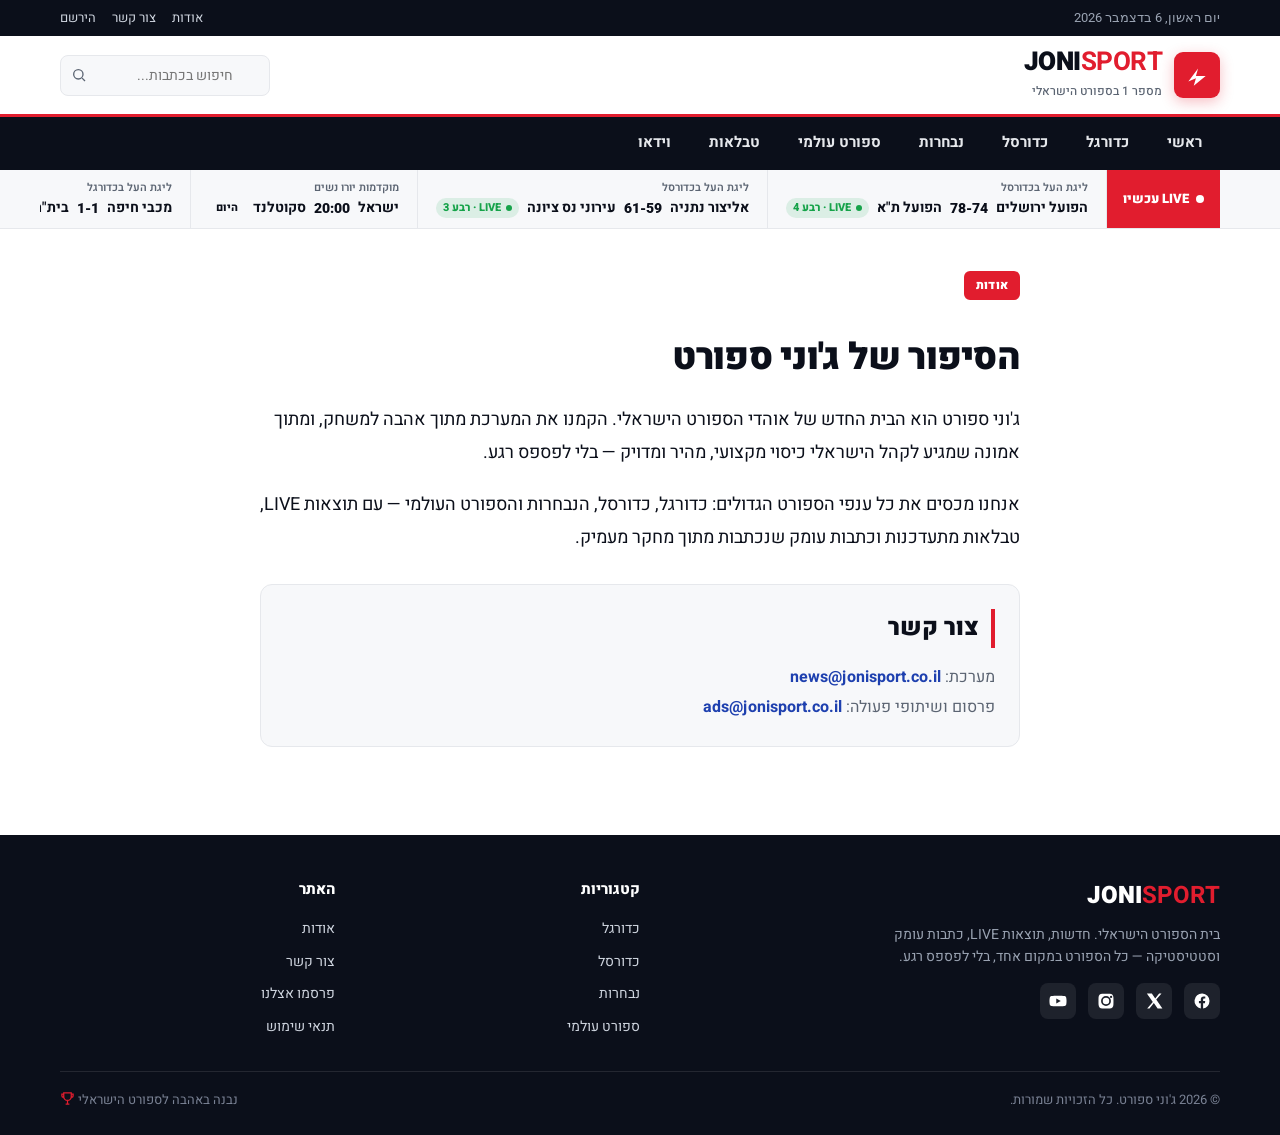
==== about.html @ 5369f3b3 "Add category, standings, videos, about, subscribe pages — wire all navigation (no dead nav links)" ====
<!doctype html><html lang="he" dir="rtl"><head>
<meta charset="utf-8"><meta name="viewport" content="width=device-width,initial-scale=1">
<title>אודות | ג&#x27;וני ספורט</title>
<meta name="description" content="אודות ג&#x27;וני ספורט — הבית של אוהדי הספורט הישראלי.">
<meta property="og:type" content="website"><meta property="og:title" content="אודות | ג&#x27;וני ספורט">
<meta property="og:description" content="אודות ג&#x27;וני ספורט — הבית של אוהדי הספורט הישראלי."><meta property="og:locale" content="he_IL">
<meta name="theme-color" content="#E11D2E">
<link rel="icon" href="data:image/svg+xml,%3Csvg xmlns=%27http://www.w3.org/2000/svg%27 viewBox=%270 0 24 24%27%3E%3Crect width=%2724%27 height=%2724%27 rx=%275%27 fill=%27%23E11D2E%27/%3E%3Cpath d=%27M4 18 L13 6 L11 13 L20 13 L9 22 L11 15 Z%27 fill=%27white%27/%3E%3C/svg%3E">
<link rel="preconnect" href="https://fonts.googleapis.com"><link rel="preconnect" href="https://fonts.gstatic.com" crossorigin>
<link href="https://fonts.googleapis.com/css2?family=Heebo:wght@400;500;700;800;900&family=Roboto:wght@400;500;700&display=swap" rel="stylesheet">
<link rel="stylesheet" href="styles.css">
</head><body><div class="topbar"><div class="wrap"><span class="date tab-num" id="todayDate">יום שלישי, 9 ביוני 2026</span><nav><a href="about.html">אודות</a><a href="about.html#contact">צור קשר</a><a href="subscribe.html">הירשם</a></nav></div></div><header class="masthead"><div class="wrap">
<a class="brand" href="index.html"><span class="mark"><svg viewBox="0 0 24 24" fill="none" xmlns="http://www.w3.org/2000/svg"><path d="M4 18 L13 6 L11 13 L20 13 L9 22 L11 15 Z" fill="#fff"/></svg></span>
<span><span class="name">JONI<b>SPORT</b></span><span class="tag">מספר 1 בספורט הישראלי</span></span></a>
<div class="hdr-right">
<div class="searchwrap"><input class="searchbox" id="search" type="search" placeholder="חיפוש בכתבות..." autocomplete="off" aria-label="חיפוש">
<svg width="16" height="16" viewBox="0 0 24 24" fill="none" stroke="currentColor" stroke-width="2"><circle cx="11" cy="11" r="7"/><path d="m21 21-4.3-4.3"/></svg>
<div class="search-results" id="searchResults"></div></div>
<button class="menu-toggle" id="menuToggle" aria-label="תפריט"><svg width="20" height="20" viewBox="0 0 24 24" fill="none" stroke="currentColor" stroke-width="2"><path d="M3 12h18M3 6h18M3 18h18"/></svg></button>
</div></div></header><nav class="mainnav" id="mainnav"><div class="wrap"><a class="" href="index.html">ראשי</a><a class="" href="category-football.html">כדורגל</a><a class="" href="category-basketball.html">כדורסל</a><a class="" href="category-national.html">נבחרות</a><a class="" href="category-world.html">ספורט עולמי</a><a class="" href="standings.html">טבלאות</a><a class="" href="videos.html">וידאו</a></div></nav><div class="ticker"><div class="wrap"><div class="label"><span class="dot"></span>LIVE עכשיו</div><div class="tick"><span class="comp">ליגת העל בכדורסל</span>
<span class="row"><span>הפועל ירושלים</span><span class="sc tab-num">78-74</span><span>הפועל ת&quot;א</span>
<span class="st LIVE live-dot">LIVE · רבע 4</span></span></div><div class="tick"><span class="comp">ליגת העל בכדורסל</span>
<span class="row"><span>אליצור נתניה</span><span class="sc tab-num">61-59</span><span>עירוני נס ציונה</span>
<span class="st LIVE live-dot">LIVE · רבע 3</span></span></div><div class="tick"><span class="comp">מוקדמות יורו נשים</span>
<span class="row"><span>ישראל</span><span class="sc tab-num">20:00</span><span>סקוטלנד</span>
<span class="st ">היום</span></span></div><div class="tick"><span class="comp">ליגת העל בכדורגל</span>
<span class="row"><span>מכבי חיפה</span><span class="sc tab-num">1-1</span><span>בית&quot;ר ירושלים</span>
<span class="st ">סיום</span></span></div><div class="tick"><span class="comp">ATP 250 הולנד</span>
<span class="row"><span>סיבוב 1</span><span class="sc tab-num">12:00</span><span>2 משחקים</span>
<span class="st ">מחר</span></span></div><div class="tick"><span class="comp">יורוליג</span>
<span class="row"><span>מכבי ת&quot;א</span><span class="sc tab-num">סיום</span><span>ריאל מדריד</span>
<span class="st ">89-92</span></span></div></div></div>
<div class="wrap" style="padding:32px 0"><div style="max-width:760px;margin:10px auto">
<span class="kicker">אודות</span>
<h1 style="font-size:2.3rem;font-weight:900;letter-spacing:-.02em;margin:14px 0 16px">הסיפור של ג'וני ספורט</h1>
<p style="font-size:18px;line-height:1.85;margin-bottom:18px">ג'וני ספורט הוא הבית החדש של אוהדי הספורט הישראלי. הקמנו את המערכת מתוך אהבה למשחק, ומתוך אמונה שמגיע לקהל הישראלי כיסוי מקצועי, מהיר ומדויק — בלי לפספס רגע.</p>
<p style="font-size:18px;line-height:1.85;margin-bottom:18px">אנחנו מכסים את כל ענפי הספורט הגדולים: כדורגל, כדורסל, הנבחרות והספורט העולמי — עם תוצאות LIVE, טבלאות מתעדכנות וכתבות עומק שנכתבות מתוך מחקר מעמיק.</p>
<div id="contact" style="background:var(--surface);border:1px solid var(--border);border-radius:12px;padding:24px;margin-top:30px">
<h2 style="font-size:24px;font-weight:900;margin-bottom:14px;border-inline-start:4px solid var(--accent);padding-inline-start:12px">צור קשר</h2>
<p style="font-size:16px;line-height:1.9;color:var(--muted)">מערכת: <a href="mailto:news@jonisport.co.il" style="color:var(--accent-2);font-weight:700">news@jonisport.co.il</a><br>פרסום ושיתופי פעולה: <a href="mailto:ads@jonisport.co.il" style="color:var(--accent-2);font-weight:700">ads@jonisport.co.il</a></p>
</div></div></div>
<footer><div class="wrap"><div class="cols">
<div><div class="name">JONI<b>SPORT</b></div><p style="font-size:14px;max-width:340px;color:#9aa3b2;line-height:1.6">בית הספורט הישראלי. חדשות, תוצאות LIVE, כתבות עומק וסטטיסטיקה — כל הספורט במקום אחד, בלי לפספס רגע.</p><div class="social"><a href="#" aria-label="facebook"><svg viewBox="0 0 24 24"><path d="M22 12a10 10 0 1 0-11.6 9.9v-7H7.9V12h2.5V9.8c0-2.5 1.5-3.9 3.8-3.9 1.1 0 2.2.2 2.2.2v2.5h-1.3c-1.2 0-1.6.8-1.6 1.6V12h2.8l-.4 2.9h-2.4v7A10 10 0 0 0 22 12z"/></svg></a><a href="#" aria-label="twitter"><svg viewBox="0 0 24 24"><path d="M18.9 2H22l-7 8 8.2 12h-6.4l-5-7.3L6 22H2.9l7.5-8.6L2.5 2h6.6l4.5 6.6L18.9 2z"/></svg></a><a href="#" aria-label="instagram"><svg viewBox="0 0 24 24"><path d="M12 2.2c3.2 0 3.6 0 4.9.07 3.3.15 4.8 1.7 5 5 .06 1.3.07 1.6.07 4.8s0 3.5-.07 4.8c-.15 3.3-1.7 4.8-5 5-1.3.06-1.6.07-4.9.07s-3.6 0-4.9-.07c-3.3-.15-4.8-1.7-5-5C2.04 15.6 2 15.2 2 12s0-3.5.07-4.8c.15-3.3 1.7-4.8 5-5C8.4 2.2 8.8 2.2 12 2.2zm0 3.2A6.6 6.6 0 1 0 18.6 12 6.6 6.6 0 0 0 12 5.4zm0 10.9A4.3 4.3 0 1 1 16.3 12 4.3 4.3 0 0 1 12 16.3zM18.8 5a1.55 1.55 0 1 0 1.55 1.55A1.55 1.55 0 0 0 18.8 5z"/></svg></a><a href="#" aria-label="youtube"><svg viewBox="0 0 24 24"><path d="M23 7.5a3 3 0 0 0-2.1-2.1C19 5 12 5 12 5s-7 0-8.9.4A3 3 0 0 0 1 7.5 31 31 0 0 0 .6 12 31 31 0 0 0 1 16.5a3 3 0 0 0 2.1 2.1C5 19 12 19 12 19s7 0 8.9-.4a3 3 0 0 0 2.1-2.1 31 31 0 0 0 .4-4.5 31 31 0 0 0-.4-4.5zM9.7 15.4V8.6l6 3.4z"/></svg></a></div></div>
<div><h5>קטגוריות</h5><a href="category-football.html">כדורגל</a><a href="category-basketball.html">כדורסל</a><a href="category-national.html">נבחרות</a><a href="category-world.html">ספורט עולמי</a></div>
<div><h5>האתר</h5><a href="about.html">אודות</a><a href="about.html#contact">צור קשר</a><a href="about.html">פרסמו אצלנו</a><a href="about.html">תנאי שימוש</a></div>
</div><div class="bot"><span>© 2026 ג'וני ספורט. כל הזכויות שמורות.</span><span>נבנה באהבה לספורט הישראלי <svg width="15" height="15" viewBox="0 0 24 24" fill="none" stroke="#E11D2E" stroke-width="2" style="vertical-align:-2px"><path d="M6 9a6 6 0 0 0 12 0V3H6zM6 5H3v2a3 3 0 0 0 3 3M18 5h3v2a3 3 0 0 1-3 3M9 21h6M12 15v6"/></svg></span></div></div></footer>
<script src="app.js"></script>
</body></html>
---- styles.css ----
:root{
  --bg:#FFFFFF; --surface:#F7F8FA; --text:#0B0F1A; --muted:#5B6472;
  --accent:#E11D2E; --accent-2:#1E40AF; --live:#16A34A; --border:#E6E8EC;
  --maxw:1200px;
}
*{box-sizing:border-box;margin:0;padding:0}
html{scroll-behavior:smooth}
body{font-family:'Heebo',system-ui,sans-serif;background:var(--bg);color:var(--text);direction:rtl;line-height:1.6;-webkit-font-smoothing:antialiased}
a{color:inherit;text-decoration:none}
img{display:block;max-width:100%}
.wrap{max-width:var(--maxw);margin:0 auto;padding:0 20px}
.tab-num{font-family:'Roboto',sans-serif;font-variant-numeric:tabular-nums}

/* Topbar */
.topbar{background:var(--text);color:#fff;font-size:13px}
.topbar .wrap{display:flex;justify-content:space-between;align-items:center;height:36px}
.topbar .date{color:#9aa3b2}
.topbar nav a{color:#cfd5df;margin-inline-start:16px;transition:color .15s}
.topbar nav a:hover{color:#fff}
@media(max-width:600px){.topbar .date{font-size:12px}.topbar nav a{margin-inline-start:11px}}

/* Header */
.masthead{border-bottom:3px solid var(--accent);background:#fff;position:sticky;top:0;z-index:40}
.masthead .wrap{display:flex;align-items:center;justify-content:space-between;height:78px;gap:14px}
.brand{display:flex;align-items:center;gap:12px}
.brand .mark{width:46px;height:46px;background:var(--accent);border-radius:9px;display:flex;align-items:center;justify-content:center;flex:0 0 auto;box-shadow:0 4px 14px rgba(225,29,46,.28)}
.brand .mark svg{width:26px;height:26px}
.brand .name{font-weight:900;font-size:26px;letter-spacing:-.02em;line-height:1}
.brand .name b{color:var(--accent)}
.brand .tag{font-size:12px;color:var(--muted);font-weight:500;display:block;margin-top:3px}
.hdr-right{display:flex;align-items:center;gap:10px}
.searchwrap{position:relative}
.searchbox{border:1px solid var(--border);background:var(--surface);border-radius:8px;padding:9px 36px 9px 14px;font-size:14px;font-family:inherit;width:210px;transition:.15s;outline:none}
.searchbox:focus{border-color:var(--accent);background:#fff;width:240px}
.searchwrap svg{position:absolute;top:50%;transform:translateY(-50%);inset-inline-end:11px;color:var(--muted);pointer-events:none}
.menu-toggle{display:none;background:none;border:1px solid var(--border);border-radius:8px;padding:8px;cursor:pointer}
.search-results{position:absolute;top:46px;inset-inline-end:0;width:300px;background:#fff;border:1px solid var(--border);border-radius:10px;box-shadow:0 12px 30px rgba(11,15,26,.15);overflow:hidden;display:none;z-index:50}
.search-results.show{display:block}
.search-results a{display:block;padding:11px 14px;font-size:14px;font-weight:600;border-bottom:1px solid var(--border)}
.search-results a:hover{background:var(--surface);color:var(--accent)}
.search-results .empty{padding:14px;color:var(--muted);font-size:14px}
@media(max-width:760px){.searchbox{width:150px}.searchbox:focus{width:170px}.brand .tag{display:none}}

/* Main nav */
.mainnav{background:var(--text)}
.mainnav .wrap{display:flex;gap:2px;overflow-x:auto;scrollbar-width:none}
.mainnav .wrap::-webkit-scrollbar{display:none}
.mainnav a{color:#e6e8ec;font-weight:700;font-size:15px;padding:13px 18px;white-space:nowrap;border-bottom:3px solid transparent;transition:.15s}
.mainnav a:hover{color:#fff;background:rgba(255,255,255,.06)}
.mainnav a.active{color:#fff;border-bottom-color:var(--accent)}
@media(max-width:760px){.menu-toggle{display:flex}.mainnav .wrap{flex-direction:column;display:none}.mainnav.open .wrap{display:flex}.mainnav a{border-bottom:1px solid rgba(255,255,255,.08);border-inline-start:3px solid transparent}.mainnav a.active{border-bottom-color:rgba(255,255,255,.08);border-inline-start-color:var(--accent)}}

/* Live ticker */
.ticker{background:var(--surface);border-bottom:1px solid var(--border)}
.ticker .wrap{display:flex;align-items:stretch;gap:0;overflow-x:auto;scrollbar-width:none}
.ticker .wrap::-webkit-scrollbar{display:none}
.ticker .label{background:var(--accent);color:#fff;font-weight:900;font-size:13px;display:flex;align-items:center;gap:7px;padding:0 16px;white-space:nowrap;flex:0 0 auto}
.ticker .label .dot{width:8px;height:8px;border-radius:50%;background:#fff;animation:pulse 1.4s infinite}
.tick{display:flex;flex-direction:column;justify-content:center;padding:9px 18px;border-inline-start:1px solid var(--border);white-space:nowrap;flex:0 0 auto;min-width:165px}
.tick .comp{font-size:11px;color:var(--muted);font-weight:600}
.tick .row{display:flex;align-items:center;gap:8px;font-size:14px;font-weight:700}
.tick .sc{font-weight:900}
.tick .st{font-size:11px;font-weight:800;padding:1px 7px;border-radius:20px}
.tick .st.LIVE{background:rgba(22,163,74,.12);color:var(--live)}
.tick .st.live-dot::before{content:"";display:inline-block;width:6px;height:6px;border-radius:50%;background:var(--live);margin-inline-end:5px;animation:pulse 1.4s infinite}
@keyframes pulse{0%,100%{opacity:1}50%{opacity:.3}}
@media (prefers-reduced-motion:reduce){.dot,.st.live-dot::before{animation:none}}

/* Layout */
.layout{display:grid;grid-template-columns:1fr 320px;gap:36px;padding:32px 0}
@media(max-width:980px){.layout{grid-template-columns:1fr}}

/* Lead */
.lead{position:relative;border-radius:14px;overflow:hidden;margin-bottom:28px;box-shadow:0 10px 30px rgba(11,15,26,.12);display:block}
.lead img{width:100%;height:460px;object-fit:cover;transition:transform .5s}
.lead:hover img{transform:scale(1.03)}
.lead .grad{position:absolute;inset:0;background:linear-gradient(0deg,rgba(11,15,26,.92) 0%,rgba(11,15,26,.35) 45%,transparent 75%)}
.lead .meta{position:absolute;bottom:0;right:0;left:0;padding:32px}
.lead .meta *{color:#fff}
.kicker{display:inline-block;background:var(--accent);color:#fff;font-weight:900;font-size:12px;padding:5px 12px;border-radius:6px;letter-spacing:.02em;margin-bottom:14px}
.lead h1{font-size:clamp(1.7rem,4.2vw,2.7rem);font-weight:900;line-height:1.15;letter-spacing:-.02em;margin-bottom:12px;text-shadow:0 2px 18px rgba(0,0,0,.4)}
.lead p{font-size:17px;color:#e6e8ec!important;max-width:760px}
.lead .by{margin-top:14px;font-size:13px;color:#cfd5df!important;font-weight:600}
@media(max-width:600px){.lead img{height:300px}.lead .meta{padding:20px}}

/* Section head */
.shead{display:flex;align-items:center;gap:12px;margin:34px 0 18px;border-top:3px solid var(--accent);padding-top:14px}
.shead h2{font-size:24px;font-weight:900;letter-spacing:-.01em}
.shead .more{margin-inline-start:auto;font-size:14px;color:var(--accent-2);font-weight:700}
.shead .more:hover{text-decoration:underline}

/* Featured grid */
.grid3{display:grid;grid-template-columns:repeat(3,1fr);gap:22px}
@media(max-width:760px){.grid3{grid-template-columns:1fr}}
.card{background:#fff;border:1px solid var(--border);border-radius:12px;overflow:hidden;transition:transform .18s,box-shadow .18s;display:flex;flex-direction:column}
.card:hover{transform:translateY(-4px);box-shadow:0 14px 34px rgba(11,15,26,.13)}
.card .ph{position:relative;aspect-ratio:16/10;overflow:hidden}
.card .ph img{width:100%;height:100%;object-fit:cover;transition:transform .4s}
.card:hover .ph img{transform:scale(1.05)}
.card .ph .k{position:absolute;top:12px;right:12px;background:var(--accent);color:#fff;font-size:11px;font-weight:900;padding:4px 10px;border-radius:5px}
.card .b{padding:18px;flex:1;display:flex;flex-direction:column}
.card h3{font-size:19px;font-weight:800;line-height:1.3;letter-spacing:-.01em;margin-bottom:8px}
.card .ex{font-size:14px;color:var(--muted);flex:1}
.card .by{font-size:12px;color:var(--muted);margin-top:14px;font-weight:600;display:flex;gap:8px}
.card .by .t{color:var(--accent)}

/* More news list */
.morelist{display:flex;flex-direction:column;border-top:1px solid var(--border)}
.morelist a{display:flex;align-items:center;gap:16px;padding:16px 4px;border-bottom:1px solid var(--border);transition:.15s}
.morelist a:hover{background:var(--surface)}
.morelist .k{font-size:11px;font-weight:900;color:#fff;background:var(--accent);padding:3px 9px;border-radius:5px;flex:0 0 auto}
.morelist .tt{font-size:17px;font-weight:700;flex:1;line-height:1.35}
.morelist a:hover .tt{color:var(--accent-2)}
.morelist .tm{font-size:12px;color:var(--muted);font-weight:600;flex:0 0 auto;white-space:nowrap}
@media(max-width:600px){.morelist .tm{display:none}.morelist .tt{font-size:15px}}

/* Videos */
.vidgrid{display:grid;grid-template-columns:repeat(3,1fr);gap:20px}
@media(max-width:760px){.vidgrid{grid-template-columns:1fr}}
.vid{position:relative;border-radius:12px;overflow:hidden;display:block;aspect-ratio:16/9;box-shadow:0 6px 18px rgba(11,15,26,.1)}
.vid img{width:100%;height:100%;object-fit:cover;transition:transform .4s}
.vid:hover img{transform:scale(1.06)}
.vid .ov{position:absolute;inset:0;background:linear-gradient(0deg,rgba(11,15,26,.85),transparent 60%)}
.vid .play{position:absolute;top:50%;left:50%;transform:translate(-50%,-50%);width:54px;height:54px;background:rgba(225,29,46,.92);border-radius:50%;display:flex;align-items:center;justify-content:center;transition:.2s}
.vid:hover .play{transform:translate(-50%,-50%) scale(1.12)}
.vid .play svg{width:22px;height:22px;fill:#fff;margin-inline-start:3px}
.vid .vmeta{position:absolute;bottom:0;right:0;left:0;padding:16px;color:#fff}
.vid .vtitle{font-size:15px;font-weight:800;line-height:1.3}
.vid .dur{position:absolute;top:12px;left:12px;background:rgba(11,15,26,.8);color:#fff;font-size:12px;font-weight:700;padding:3px 8px;border-radius:5px;font-family:'Roboto'}

/* Sidebar */
.side .box{background:var(--surface);border:1px solid var(--border);border-radius:12px;padding:18px;margin-bottom:22px}
.side h4{font-size:16px;font-weight:900;border-inline-start:4px solid var(--accent);padding-inline-start:10px;margin-bottom:14px}
.side ul{list-style:none}
.side li{padding:11px 0;border-bottom:1px solid var(--border);font-size:14px;font-weight:600;display:flex;gap:10px;line-height:1.4}
.side li:last-child{border-bottom:none}
.side li .n{color:var(--accent);font-weight:900;font-family:'Roboto';flex:0 0 auto;font-size:18px}
.side li a:hover{color:var(--accent-2)}
.standings .tabs{display:flex;gap:6px;margin-bottom:12px}
.standings .tabs button{flex:1;border:1px solid var(--border);background:#fff;border-radius:7px;padding:7px;font-family:inherit;font-weight:800;font-size:13px;cursor:pointer;color:var(--muted);transition:.15s}
.standings .tabs button.on{background:var(--accent);color:#fff;border-color:var(--accent)}
.standings .tbl{display:none}.standings .tbl.on{display:block}
.standings .r{display:flex;align-items:center;font-size:14px;padding:9px 0;border-bottom:1px solid var(--border);gap:10px}
.standings .r:last-child{border:none}
.standings .pos{width:22px;font-weight:900;color:var(--muted);font-family:'Roboto'}
.standings .tm{flex:1;font-weight:700}
.standings .pt{font-weight:900;font-family:'Roboto'}
.standings .r.top .pos{color:var(--accent)}

/* Category bands */
.catrow{display:grid;grid-template-columns:repeat(2,1fr);gap:22px 30px}
@media(max-width:760px){.catrow{grid-template-columns:1fr}}
.catcol h4{font-size:18px;font-weight:900;border-top:3px solid var(--text);padding-top:12px;margin-bottom:6px}
.catcol ul{list-style:none}
.catcol li{padding:12px 0;border-bottom:1px solid var(--border);font-size:15px;font-weight:600;display:flex;gap:10px}
.catcol li::before{content:"›";color:var(--accent);font-weight:900}
.catcol li:last-child{border-bottom:none}
.catcol li a:hover{color:var(--accent-2)}

/* Footer */
footer{background:var(--text);color:#cfd5df;margin-top:46px;padding:42px 0 24px}
footer .cols{display:grid;grid-template-columns:2fr 1fr 1fr;gap:30px;padding-bottom:28px;border-bottom:1px solid rgba(255,255,255,.1)}
@media(max-width:760px){footer .cols{grid-template-columns:1fr;gap:24px}}
footer .name{font-size:24px;font-weight:900;color:#fff;margin-bottom:8px}
footer .name b{color:var(--accent)}
footer h5{color:#fff;font-weight:800;margin-bottom:12px;font-size:15px}
footer a{display:block;padding:5px 0;font-size:14px;transition:.15s}
footer a:hover{color:#fff}
footer .bot{padding-top:18px;font-size:13px;color:#7a8294;display:flex;justify-content:space-between;flex-wrap:wrap;gap:10px;align-items:center}
footer .social{display:flex;gap:12px;margin-top:14px}
footer .social a{width:36px;height:36px;background:rgba(255,255,255,.08);border-radius:8px;display:flex;align-items:center;justify-content:center;padding:0}
footer .social a:hover{background:var(--accent)}
footer .social svg{width:18px;height:18px;fill:#fff}

/* Article page */
.article{max-width:760px;margin:0 auto;padding:34px 20px 10px}
.article h1{font-size:clamp(1.8rem,4vw,2.6rem);font-weight:900;line-height:1.18;letter-spacing:-.02em;margin:14px 0 10px}
.article .sub{font-size:19px;color:var(--muted);font-weight:600;margin-bottom:18px;line-height:1.5}
.article .by{font-size:13px;color:var(--muted);font-weight:700;border-top:1px solid var(--border);border-bottom:1px solid var(--border);padding:12px 0;margin-bottom:24px;display:flex;gap:10px;flex-wrap:wrap;align-items:center}
.article .by .t{color:var(--accent)}
.article .by .share{margin-inline-start:auto;display:flex;gap:8px}
.article .by .share a{width:30px;height:30px;border:1px solid var(--border);border-radius:7px;display:flex;align-items:center;justify-content:center;color:var(--muted);transition:.15s}
.article .by .share a:hover{border-color:var(--accent);color:var(--accent)}
.article .by .share svg{width:15px;height:15px;fill:currentColor}
.article .hero{border-radius:12px;overflow:hidden;margin-bottom:6px}
.article .hero img{width:100%;height:auto}
.article .cap{font-size:12px;color:var(--muted);margin-bottom:26px;padding-top:6px}
.article p{font-size:18px;line-height:1.85;margin-bottom:20px}
.article h2{font-size:25px;font-weight:900;letter-spacing:-.01em;margin:32px 0 14px;padding-inline-start:14px;border-inline-start:4px solid var(--accent)}
.article .back{display:inline-block;margin:10px 0 30px;color:var(--accent);font-weight:800;font-size:14px}
.article .back:hover{text-decoration:underline}
.related{background:var(--surface);border-top:1px solid var(--border);padding:34px 0;margin-top:20px}
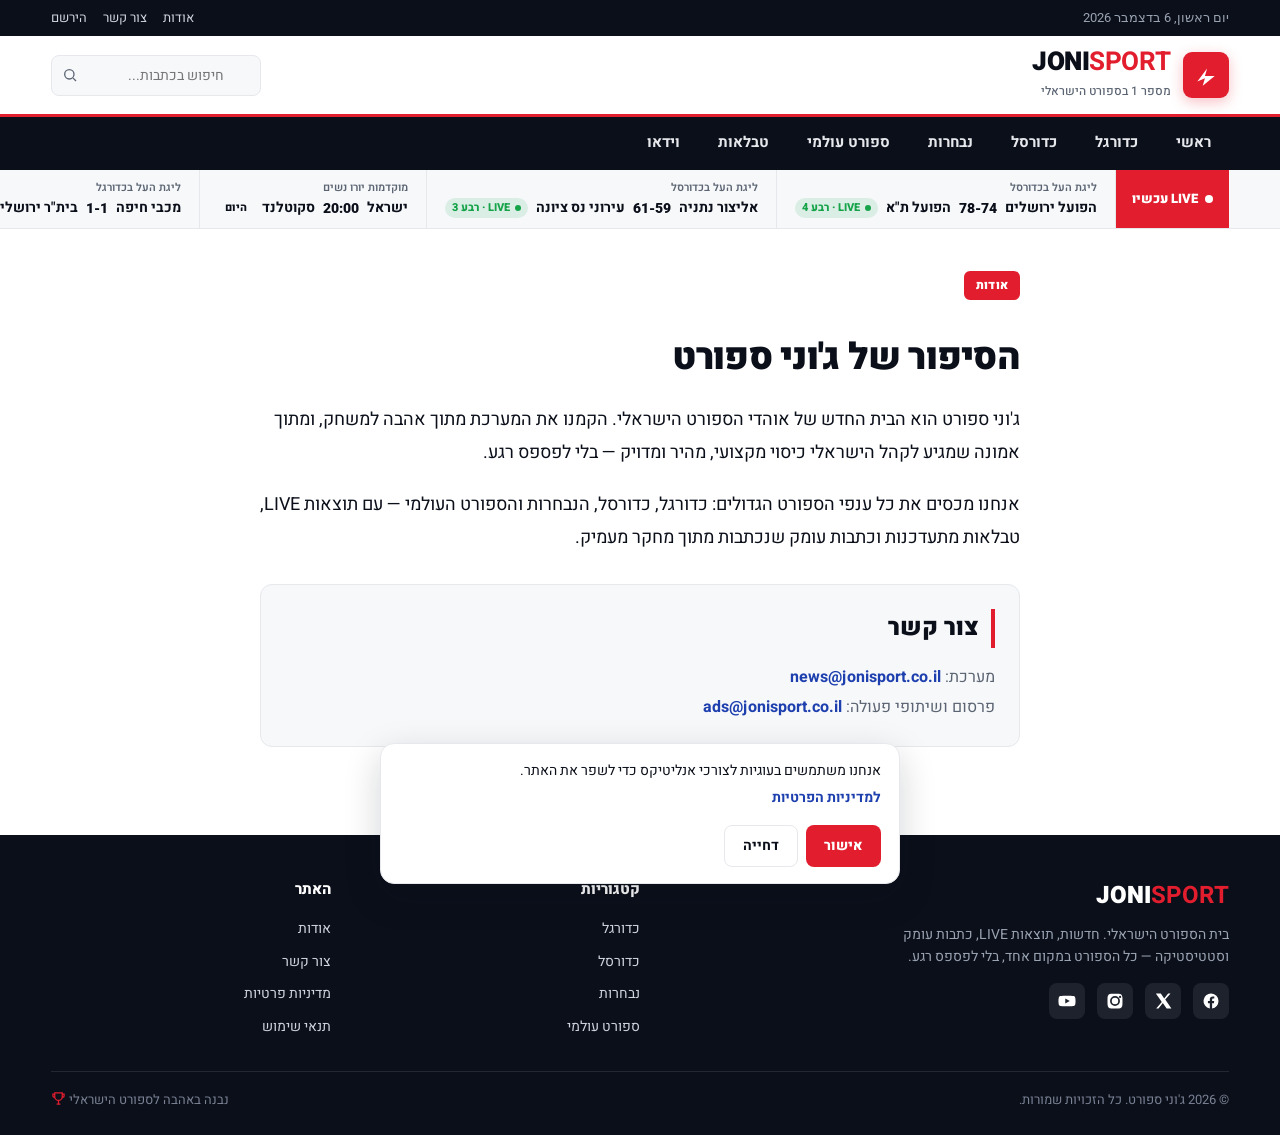
==== commit ffee2743: "SEO (JSON-LD, canonical, full OG/Twitter, sitemap.xml, robots.txt) + legal pages (privacy, terms) + " ====
--- a/about.html
+++ b/about.html
@@ -2,13 +2,20 @@
 <meta charset="utf-8"><meta name="viewport" content="width=device-width,initial-scale=1">
 <title>אודות | ג&#x27;וני ספורט</title>
 <meta name="description" content="אודות ג&#x27;וני ספורט — הבית של אוהדי הספורט הישראלי.">
+<link rel="canonical" href="https://avivbk.github.io/joni-sport/about.html">
 <meta property="og:type" content="website"><meta property="og:title" content="אודות | ג&#x27;וני ספורט">
 <meta property="og:description" content="אודות ג&#x27;וני ספורט — הבית של אוהדי הספורט הישראלי."><meta property="og:locale" content="he_IL">
+<meta property="og:url" content="https://avivbk.github.io/joni-sport/about.html"><meta property="og:image" content="https://avivbk.github.io/joni-sport/assets/basketball.jpg">
+<meta property="og:site_name" content="ג'וני ספורט">
+<meta name="twitter:card" content="summary_large_image"><meta name="twitter:title" content="אודות | ג&#x27;וני ספורט">
+<meta name="twitter:description" content="אודות ג&#x27;וני ספורט — הבית של אוהדי הספורט הישראלי."><meta name="twitter:image" content="https://avivbk.github.io/joni-sport/assets/basketball.jpg">
 <meta name="theme-color" content="#E11D2E">
 <link rel="icon" href="data:image/svg+xml,%3Csvg xmlns=%27http://www.w3.org/2000/svg%27 viewBox=%270 0 24 24%27%3E%3Crect width=%2724%27 height=%2724%27 rx=%275%27 fill=%27%23E11D2E%27/%3E%3Cpath d=%27M4 18 L13 6 L11 13 L20 13 L9 22 L11 15 Z%27 fill=%27white%27/%3E%3C/svg%3E">
 <link rel="preconnect" href="https://fonts.googleapis.com"><link rel="preconnect" href="https://fonts.gstatic.com" crossorigin>
 <link href="https://fonts.googleapis.com/css2?family=Heebo:wght@400;500;700;800;900&family=Roboto:wght@400;500;700&display=swap" rel="stylesheet">
 <link rel="stylesheet" href="styles.css">
+<script type="application/ld+json">{"@context": "https://schema.org", "@type": "NewsMediaOrganization", "name": "ג'וני ספורט", "alternateName": "Joni Sport", "url": "https://avivbk.github.io/joni-sport/", "logo": "https://avivbk.github.io/joni-sport/assets/logo.png", "description": "אתר חדשות הספורט הישראלי — כדורגל, כדורסל, נבחרות, תוצאות LIVE וכתבות עומק.", "inLanguage": "he-IL", "sameAs": []}</script>
+<script>window.wbLoadAnalytics=function(){if(window.__wbA)return;window.__wbA=1;var s=document.createElement("script");s.defer=true;s.dataset.domain="avivbk.github.io";s.src="https://plausible.io/js/script.js";document.head.appendChild(s);};</script>
 </head><body><div class="topbar"><div class="wrap"><span class="date tab-num" id="todayDate">יום שלישי, 9 ביוני 2026</span><nav><a href="about.html">אודות</a><a href="about.html#contact">צור קשר</a><a href="subscribe.html">הירשם</a></nav></div></div><header class="masthead"><div class="wrap">
 <a class="brand" href="index.html"><span class="mark"><svg viewBox="0 0 24 24" fill="none" xmlns="http://www.w3.org/2000/svg"><path d="M4 18 L13 6 L11 13 L20 13 L9 22 L11 15 Z" fill="#fff"/></svg></span>
 <span><span class="name">JONI<b>SPORT</b></span><span class="tag">מספר 1 בספורט הישראלי</span></span></a>
@@ -42,7 +49,22 @@
 <footer><div class="wrap"><div class="cols">
 <div><div class="name">JONI<b>SPORT</b></div><p style="font-size:14px;max-width:340px;color:#9aa3b2;line-height:1.6">בית הספורט הישראלי. חדשות, תוצאות LIVE, כתבות עומק וסטטיסטיקה — כל הספורט במקום אחד, בלי לפספס רגע.</p><div class="social"><a href="#" aria-label="facebook"><svg viewBox="0 0 24 24"><path d="M22 12a10 10 0 1 0-11.6 9.9v-7H7.9V12h2.5V9.8c0-2.5 1.5-3.9 3.8-3.9 1.1 0 2.2.2 2.2.2v2.5h-1.3c-1.2 0-1.6.8-1.6 1.6V12h2.8l-.4 2.9h-2.4v7A10 10 0 0 0 22 12z"/></svg></a><a href="#" aria-label="twitter"><svg viewBox="0 0 24 24"><path d="M18.9 2H22l-7 8 8.2 12h-6.4l-5-7.3L6 22H2.9l7.5-8.6L2.5 2h6.6l4.5 6.6L18.9 2z"/></svg></a><a href="#" aria-label="instagram"><svg viewBox="0 0 24 24"><path d="M12 2.2c3.2 0 3.6 0 4.9.07 3.3.15 4.8 1.7 5 5 .06 1.3.07 1.6.07 4.8s0 3.5-.07 4.8c-.15 3.3-1.7 4.8-5 5-1.3.06-1.6.07-4.9.07s-3.6 0-4.9-.07c-3.3-.15-4.8-1.7-5-5C2.04 15.6 2 15.2 2 12s0-3.5.07-4.8c.15-3.3 1.7-4.8 5-5C8.4 2.2 8.8 2.2 12 2.2zm0 3.2A6.6 6.6 0 1 0 18.6 12 6.6 6.6 0 0 0 12 5.4zm0 10.9A4.3 4.3 0 1 1 16.3 12 4.3 4.3 0 0 1 12 16.3zM18.8 5a1.55 1.55 0 1 0 1.55 1.55A1.55 1.55 0 0 0 18.8 5z"/></svg></a><a href="#" aria-label="youtube"><svg viewBox="0 0 24 24"><path d="M23 7.5a3 3 0 0 0-2.1-2.1C19 5 12 5 12 5s-7 0-8.9.4A3 3 0 0 0 1 7.5 31 31 0 0 0 .6 12 31 31 0 0 0 1 16.5a3 3 0 0 0 2.1 2.1C5 19 12 19 12 19s7 0 8.9-.4a3 3 0 0 0 2.1-2.1 31 31 0 0 0 .4-4.5 31 31 0 0 0-.4-4.5zM9.7 15.4V8.6l6 3.4z"/></svg></a></div></div>
 <div><h5>קטגוריות</h5><a href="category-football.html">כדורגל</a><a href="category-basketball.html">כדורסל</a><a href="category-national.html">נבחרות</a><a href="category-world.html">ספורט עולמי</a></div>
-<div><h5>האתר</h5><a href="about.html">אודות</a><a href="about.html#contact">צור קשר</a><a href="about.html">פרסמו אצלנו</a><a href="about.html">תנאי שימוש</a></div>
-</div><div class="bot"><span>© 2026 ג'וני ספורט. כל הזכויות שמורות.</span><span>נבנה באהבה לספורט הישראלי <svg width="15" height="15" viewBox="0 0 24 24" fill="none" stroke="#E11D2E" stroke-width="2" style="vertical-align:-2px"><path d="M6 9a6 6 0 0 0 12 0V3H6zM6 5H3v2a3 3 0 0 0 3 3M18 5h3v2a3 3 0 0 1-3 3M9 21h6M12 15v6"/></svg></span></div></div></footer>
+<div><h5>האתר</h5><a href="about.html">אודות</a><a href="about.html#contact">צור קשר</a><a href="privacy.html">מדיניות פרטיות</a><a href="terms.html">תנאי שימוש</a></div>
+</div><div class="bot"><span>© 2026 ג'וני ספורט. כל הזכויות שמורות.</span><span>נבנה באהבה לספורט הישראלי <svg width="15" height="15" viewBox="0 0 24 24" fill="none" stroke="#E11D2E" stroke-width="2" style="vertical-align:-2px"><path d="M6 9a6 6 0 0 0 12 0V3H6zM6 5H3v2a3 3 0 0 0 3 3M18 5h3v2a3 3 0 0 1-3 3M9 21h6M12 15v6"/></svg></span></div></div><div id="cookie-bar" role="dialog" aria-live="polite" hidden
+ style="position:fixed;inset-inline:16px;bottom:16px;z-index:60;max-width:520px;margin-inline:auto;
+ background:#fff;color:var(--text);border:1px solid var(--border);border-radius:14px;
+ padding:16px 18px;box-shadow:0 12px 36px rgba(11,15,26,.18);font-size:14px;line-height:1.55">
+  <span>אנחנו משתמשים בעוגיות לצורכי אנליטיקס כדי לשפר את האתר. <a href="privacy.html" style="color:var(--accent-2);font-weight:700">למדיניות הפרטיות</a></span>
+  <div style="margin-top:12px;display:flex;gap:8px;justify-content:flex-start">
+    <button id="cookie-accept" style="background:var(--accent);color:#fff;border:none;border-radius:8px;padding:9px 18px;cursor:pointer;font:inherit;font-weight:800">אישור</button>
+    <button id="cookie-decline" style="background:transparent;color:var(--text);border:1px solid var(--border);border-radius:8px;padding:9px 18px;cursor:pointer;font:inherit;font-weight:700">דחייה</button>
+  </div>
+</div>
+<script>(function(){var bar=document.getElementById("cookie-bar");if(!bar)return;
+function set(v){try{localStorage.setItem("js-consent",v);}catch(e){}bar.hidden=true;if(v==="granted"&&window.wbLoadAnalytics)window.wbLoadAnalytics();}
+var c=null;try{c=localStorage.getItem("js-consent");}catch(e){}
+if(!c)bar.hidden=false;else if(c==="granted"&&window.wbLoadAnalytics)window.wbLoadAnalytics();
+document.getElementById("cookie-accept").onclick=function(){set("granted");};
+document.getElementById("cookie-decline").onclick=function(){set("denied");};})();</script></footer>
 <script src="app.js"></script>
 </body></html>
--- a/styles.css
+++ b/styles.css
@@ -10,6 +10,8 @@
 a{color:inherit;text-decoration:none}
 img{display:block;max-width:100%}
 .wrap{max-width:var(--maxw);margin:0 auto;padding:0 20px}
+/* full-bleed bars: stretch edge-to-edge with comfortable side padding */
+.topbar .wrap,.masthead .wrap,.mainnav .wrap,.ticker .wrap,footer .wrap{max-width:none;padding:0 clamp(20px,4vw,56px)}
 .tab-num{font-family:'Roboto',sans-serif;font-variant-numeric:tabular-nums}
 
 /* Topbar */
